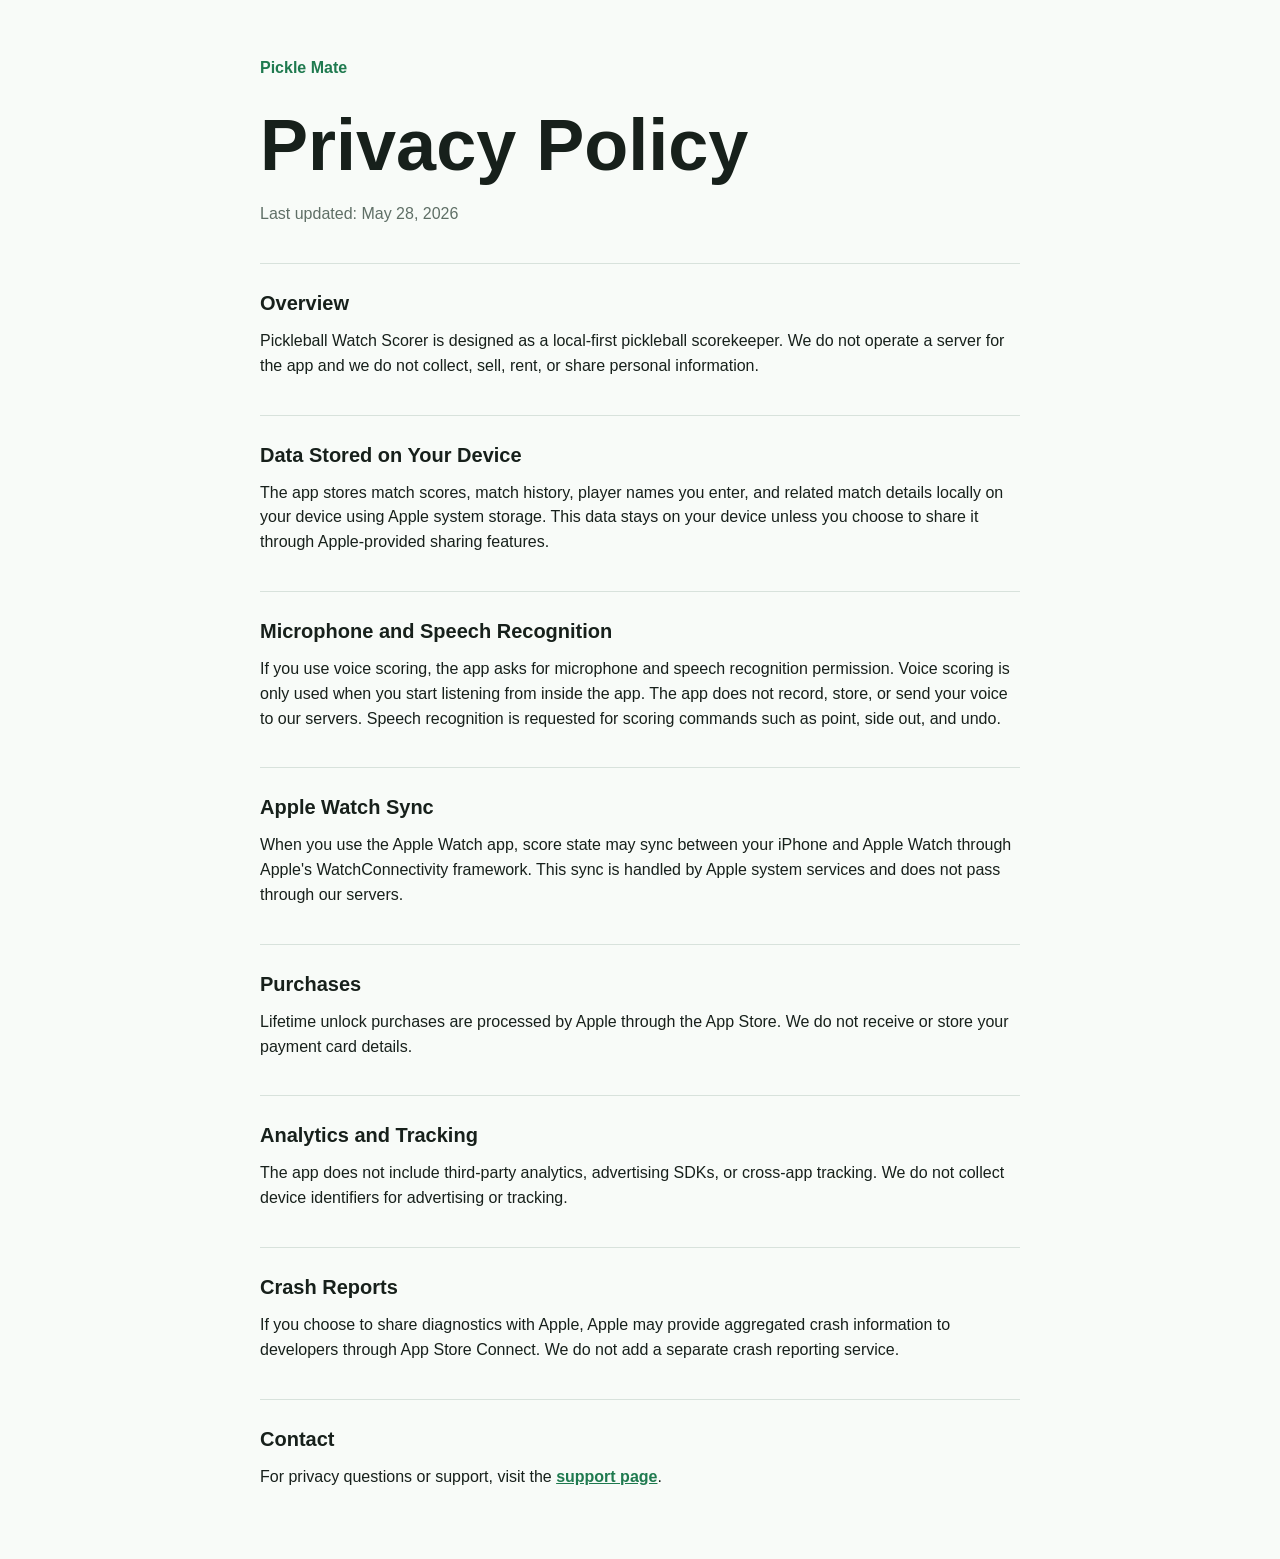
==== privacy.html @ 531b88b9 "Add Pickle Mate legal pages" ====
<!doctype html>
<html lang="en">
<head>
  <meta charset="utf-8">
  <meta name="viewport" content="width=device-width, initial-scale=1">
  <title>Privacy Policy - Pickleball Watch Scorer</title>
  <link rel="stylesheet" href="./style.css">
</head>
<body>
  <main class="page document">
    <a class="back" href="./index.html">Pickle Mate</a>
    <h1>Privacy Policy</h1>
    <p class="updated">Last updated: May 28, 2026</p>

    <h2>Overview</h2>
    <p>Pickleball Watch Scorer is designed as a local-first pickleball scorekeeper. We do not operate a server for the app and we do not collect, sell, rent, or share personal information.</p>

    <h2>Data Stored on Your Device</h2>
    <p>The app stores match scores, match history, player names you enter, and related match details locally on your device using Apple system storage. This data stays on your device unless you choose to share it through Apple-provided sharing features.</p>

    <h2>Microphone and Speech Recognition</h2>
    <p>If you use voice scoring, the app asks for microphone and speech recognition permission. Voice scoring is only used when you start listening from inside the app. The app does not record, store, or send your voice to our servers. Speech recognition is requested for scoring commands such as point, side out, and undo.</p>

    <h2>Apple Watch Sync</h2>
    <p>When you use the Apple Watch app, score state may sync between your iPhone and Apple Watch through Apple's WatchConnectivity framework. This sync is handled by Apple system services and does not pass through our servers.</p>

    <h2>Purchases</h2>
    <p>Lifetime unlock purchases are processed by Apple through the App Store. We do not receive or store your payment card details.</p>

    <h2>Analytics and Tracking</h2>
    <p>The app does not include third-party analytics, advertising SDKs, or cross-app tracking. We do not collect device identifiers for advertising or tracking.</p>

    <h2>Crash Reports</h2>
    <p>If you choose to share diagnostics with Apple, Apple may provide aggregated crash information to developers through App Store Connect. We do not add a separate crash reporting service.</p>

    <h2>Contact</h2>
    <p>For privacy questions or support, visit the <a href="./support.html">support page</a>.</p>
  </main>
</body>
</html>
---- style.css ----
:root {
  color-scheme: light;
  --ink: #17201b;
  --muted: #5f6f66;
  --line: #d8e2dc;
  --accent: #1f7a4f;
  --bg: #f8fbf8;
  --panel: #ffffff;
}

* {
  box-sizing: border-box;
}

body {
  margin: 0;
  font-family: -apple-system, BlinkMacSystemFont, "Segoe UI", sans-serif;
  color: var(--ink);
  background: var(--bg);
  line-height: 1.55;
}

.page {
  width: min(880px, calc(100% - 40px));
  margin: 0 auto;
  padding: 56px 0;
}

.hero {
  padding: 64px 0;
}

.eyebrow,
.updated {
  color: var(--muted);
  margin: 0 0 12px;
}

h1 {
  font-size: clamp(2.25rem, 6vw, 4.5rem);
  line-height: 1.02;
  margin: 0 0 20px;
}

h2 {
  border-top: 1px solid var(--line);
  margin: 36px 0 10px;
  padding-top: 24px;
  font-size: 1.25rem;
}

h3 {
  margin: 24px 0 6px;
  font-size: 1rem;
}

p {
  margin: 0 0 14px;
}

.lead {
  max-width: 640px;
  color: var(--muted);
  font-size: 1.15rem;
}

.links {
  display: flex;
  flex-wrap: wrap;
  gap: 12px;
  margin-top: 28px;
}

a {
  color: var(--accent);
  font-weight: 650;
}

.links a {
  border: 1px solid var(--line);
  border-radius: 8px;
  padding: 10px 14px;
  background: var(--panel);
  text-decoration: none;
}

.document {
  max-width: 760px;
}

.back {
  display: inline-block;
  margin-bottom: 28px;
  text-decoration: none;
}
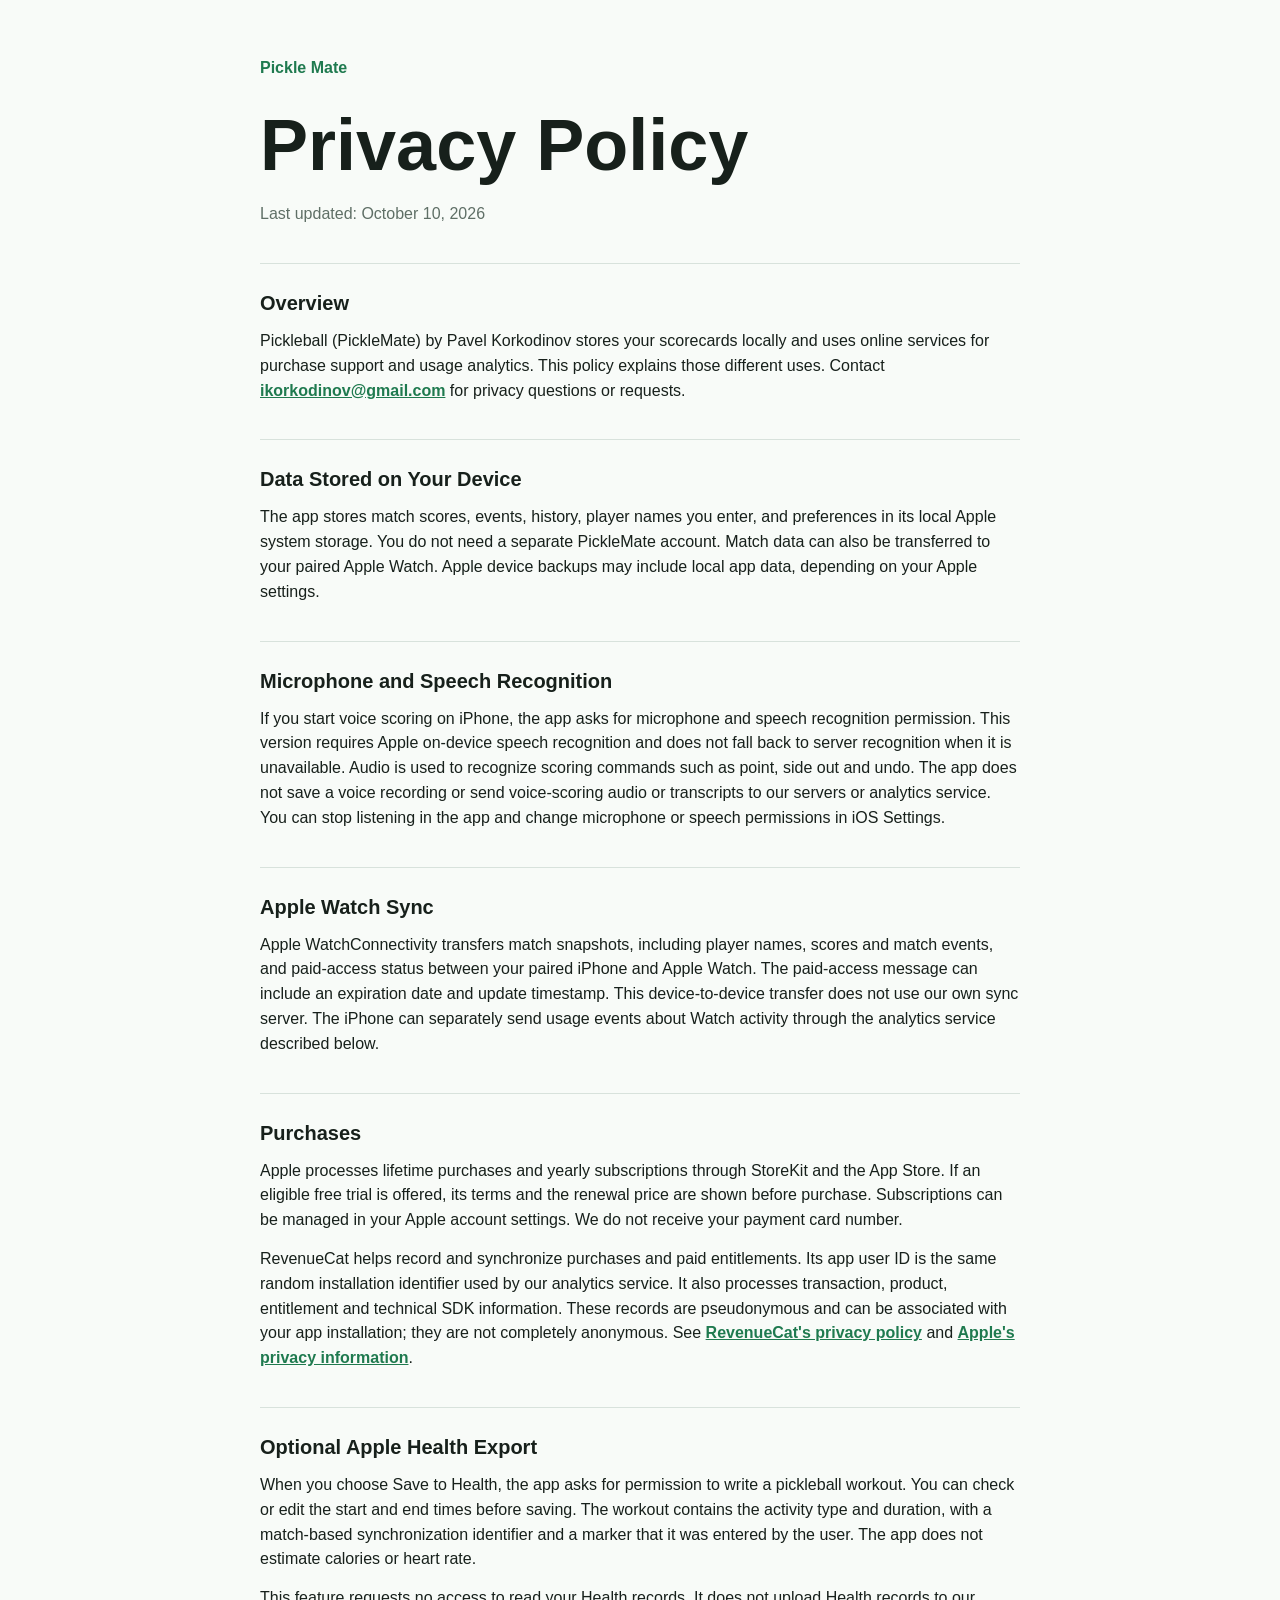
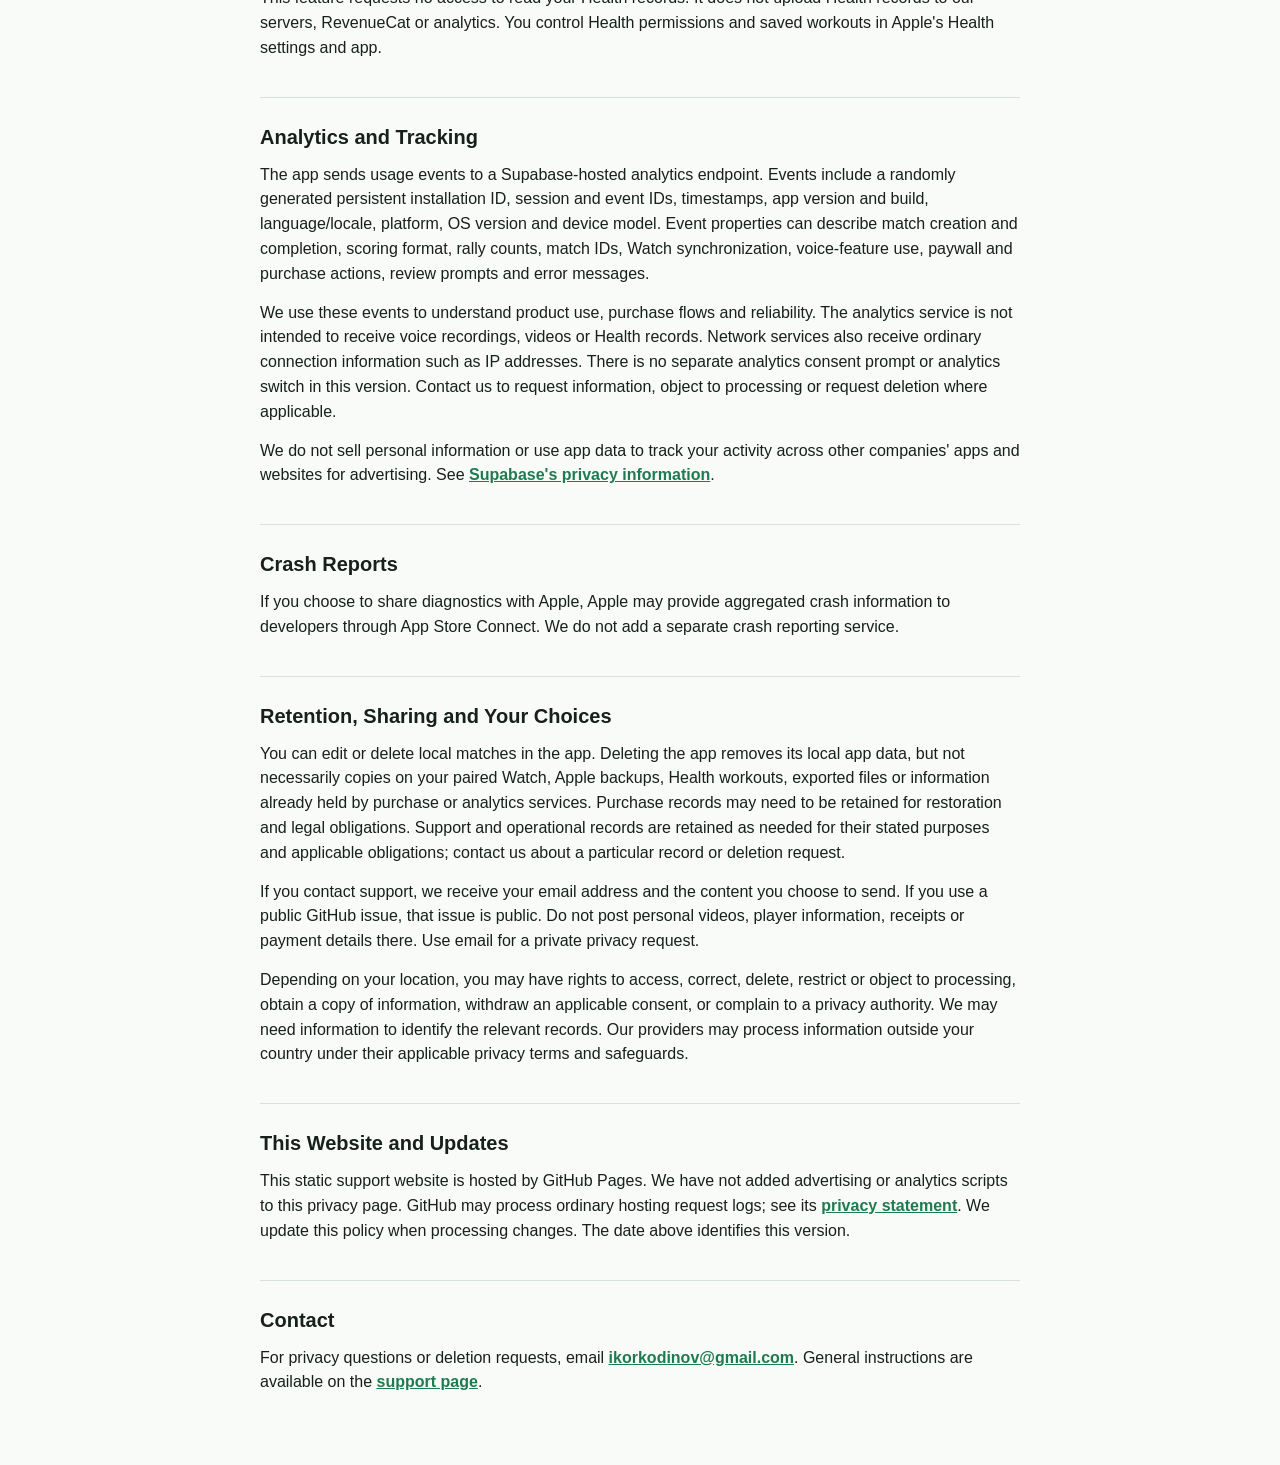
==== commit f207ab71: "Update privacy policy for release purchases analytics and Health export" ====
--- a/privacy.html
+++ b/privacy.html
@@ -10,31 +10,46 @@
   <main class="page document">
     <a class="back" href="./index.html">Pickle Mate</a>
     <h1>Privacy Policy</h1>
-    <p class="updated">Last updated: May 28, 2026</p>
+    <p class="updated">Last updated: October 10, 2026</p>
 
     <h2>Overview</h2>
-    <p>Pickleball Watch Scorer is designed as a local-first pickleball scorekeeper. We do not operate a server for the app and we do not collect, sell, rent, or share personal information.</p>
+    <p>Pickleball (PickleMate) by Pavel Korkodinov stores your scorecards locally and uses online services for purchase support and usage analytics. This policy explains those different uses. Contact <a href="mailto:ikorkodinov@gmail.com">ikorkodinov@gmail.com</a> for privacy questions or requests.</p>
 
     <h2>Data Stored on Your Device</h2>
-    <p>The app stores match scores, match history, player names you enter, and related match details locally on your device using Apple system storage. This data stays on your device unless you choose to share it through Apple-provided sharing features.</p>
+    <p>The app stores match scores, events, history, player names you enter, and preferences in its local Apple system storage. You do not need a separate PickleMate account. Match data can also be transferred to your paired Apple Watch. Apple device backups may include local app data, depending on your Apple settings.</p>
 
     <h2>Microphone and Speech Recognition</h2>
-    <p>If you use voice scoring, the app asks for microphone and speech recognition permission. Voice scoring is only used when you start listening from inside the app. The app does not record, store, or send your voice to our servers. Speech recognition is requested for scoring commands such as point, side out, and undo.</p>
+    <p>If you start voice scoring on iPhone, the app asks for microphone and speech recognition permission. This version requires Apple on-device speech recognition and does not fall back to server recognition when it is unavailable. Audio is used to recognize scoring commands such as point, side out and undo. The app does not save a voice recording or send voice-scoring audio or transcripts to our servers or analytics service. You can stop listening in the app and change microphone or speech permissions in iOS Settings.</p>
 
     <h2>Apple Watch Sync</h2>
-    <p>When you use the Apple Watch app, score state may sync between your iPhone and Apple Watch through Apple's WatchConnectivity framework. This sync is handled by Apple system services and does not pass through our servers.</p>
+    <p>Apple WatchConnectivity transfers match snapshots, including player names, scores and match events, and paid-access status between your paired iPhone and Apple Watch. The paid-access message can include an expiration date and update timestamp. This device-to-device transfer does not use our own sync server. The iPhone can separately send usage events about Watch activity through the analytics service described below.</p>
 
     <h2>Purchases</h2>
-    <p>Lifetime unlock purchases are processed by Apple through the App Store. We do not receive or store your payment card details.</p>
+    <p>Apple processes lifetime purchases and yearly subscriptions through StoreKit and the App Store. If an eligible free trial is offered, its terms and the renewal price are shown before purchase. Subscriptions can be managed in your Apple account settings. We do not receive your payment card number.</p>
+    <p>RevenueCat helps record and synchronize purchases and paid entitlements. Its app user ID is the same random installation identifier used by our analytics service. It also processes transaction, product, entitlement and technical SDK information. These records are pseudonymous and can be associated with your app installation; they are not completely anonymous. See <a href="https://www.revenuecat.com/privacy">RevenueCat's privacy policy</a> and <a href="https://www.apple.com/legal/privacy/">Apple's privacy information</a>.</p>
+
+    <h2>Optional Apple Health Export</h2>
+    <p>When you choose Save to Health, the app asks for permission to write a pickleball workout. You can check or edit the start and end times before saving. The workout contains the activity type and duration, with a match-based synchronization identifier and a marker that it was entered by the user. The app does not estimate calories or heart rate.</p>
+    <p>This feature requests no access to read your Health records. It does not upload Health records to our servers, RevenueCat or analytics. You control Health permissions and saved workouts in Apple's Health settings and app.</p>
 
     <h2>Analytics and Tracking</h2>
-    <p>The app does not include third-party analytics, advertising SDKs, or cross-app tracking. We do not collect device identifiers for advertising or tracking.</p>
+    <p>The app sends usage events to a Supabase-hosted analytics endpoint. Events include a randomly generated persistent installation ID, session and event IDs, timestamps, app version and build, language/locale, platform, OS version and device model. Event properties can describe match creation and completion, scoring format, rally counts, match IDs, Watch synchronization, voice-feature use, paywall and purchase actions, review prompts and error messages.</p>
+    <p>We use these events to understand product use, purchase flows and reliability. The analytics service is not intended to receive voice recordings, videos or Health records. Network services also receive ordinary connection information such as IP addresses. There is no separate analytics consent prompt or analytics switch in this version. Contact us to request information, object to processing or request deletion where applicable.</p>
+    <p>We do not sell personal information or use app data to track your activity across other companies' apps and websites for advertising. See <a href="https://supabase.com/privacy">Supabase's privacy information</a>.</p>
 
     <h2>Crash Reports</h2>
     <p>If you choose to share diagnostics with Apple, Apple may provide aggregated crash information to developers through App Store Connect. We do not add a separate crash reporting service.</p>
 
+    <h2>Retention, Sharing and Your Choices</h2>
+    <p>You can edit or delete local matches in the app. Deleting the app removes its local app data, but not necessarily copies on your paired Watch, Apple backups, Health workouts, exported files or information already held by purchase or analytics services. Purchase records may need to be retained for restoration and legal obligations. Support and operational records are retained as needed for their stated purposes and applicable obligations; contact us about a particular record or deletion request.</p>
+    <p>If you contact support, we receive your email address and the content you choose to send. If you use a public GitHub issue, that issue is public. Do not post personal videos, player information, receipts or payment details there. Use email for a private privacy request.</p>
+    <p>Depending on your location, you may have rights to access, correct, delete, restrict or object to processing, obtain a copy of information, withdraw an applicable consent, or complain to a privacy authority. We may need information to identify the relevant records. Our providers may process information outside your country under their applicable privacy terms and safeguards.</p>
+
+    <h2>This Website and Updates</h2>
+    <p>This static support website is hosted by GitHub Pages. We have not added advertising or analytics scripts to this privacy page. GitHub may process ordinary hosting request logs; see its <a href="https://docs.github.com/en/site-policy/privacy-policies/github-general-privacy-statement">privacy statement</a>. We update this policy when processing changes. The date above identifies this version.</p>
+
     <h2>Contact</h2>
-    <p>For privacy questions or support, visit the <a href="./support.html">support page</a>.</p>
+    <p>For privacy questions or deletion requests, email <a href="mailto:ikorkodinov@gmail.com">ikorkodinov@gmail.com</a>. General instructions are available on the <a href="./support.html">support page</a>.</p>
   </main>
 </body>
 </html>
